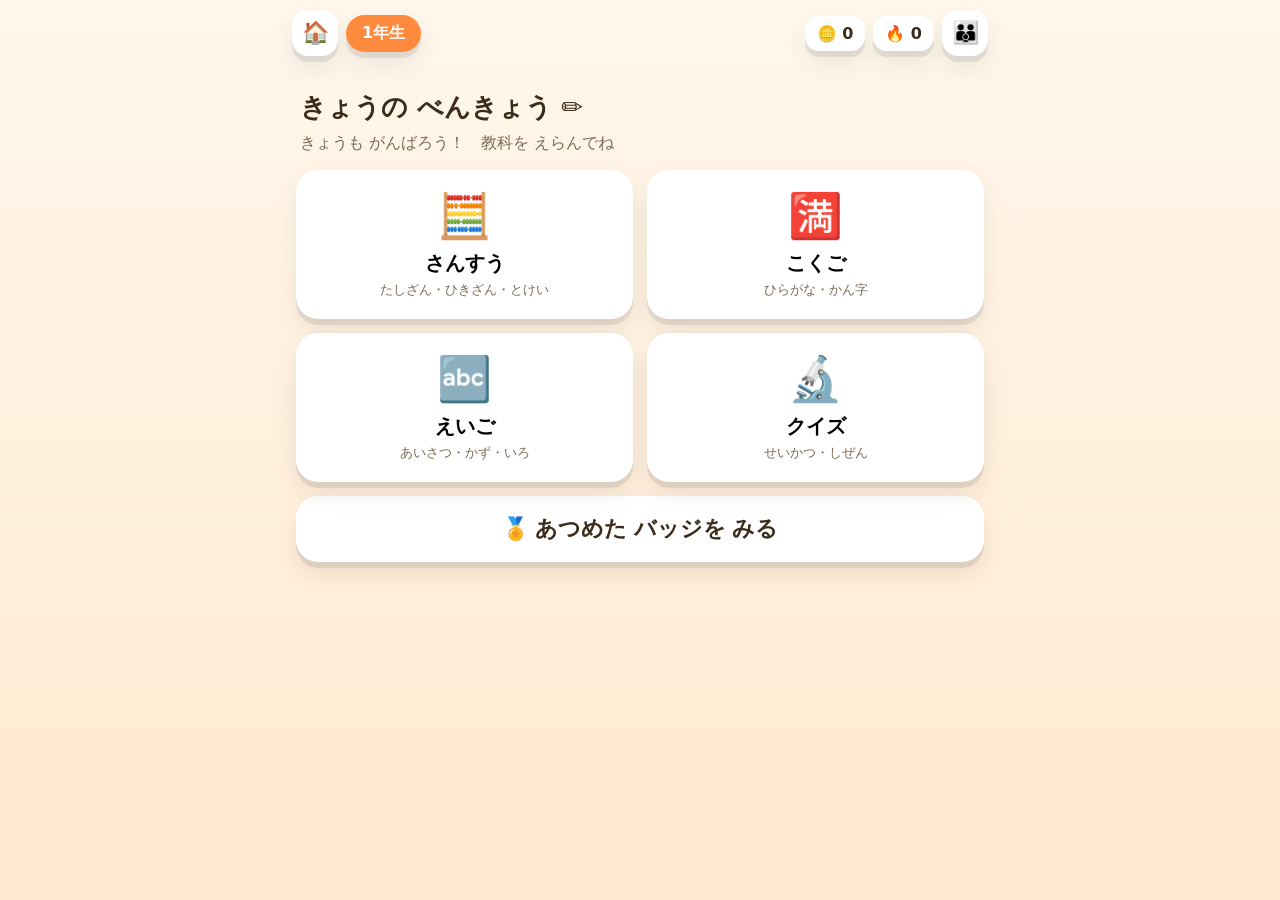
==== index.html @ 8a54588a "夏休み学習ツール「なつやすみ スタディ」のプロトタイプを作成 小学1年生・5年生向けの夏休み学習PWA。全4教科（算数・国語・英語・ 理科社会）をゲーム感覚で。コイン/ストリーク/バッジ、算数の自動生" ====
<!doctype html>
<html lang="ja">
<head>
  <meta charset="utf-8" />
  <meta name="viewport" content="width=device-width, initial-scale=1, viewport-fit=cover" />
  <meta name="theme-color" content="#ff8a3d" />
  <title>なつやすみ スタディ</title>
  <link rel="manifest" href="manifest.webmanifest" />
  <link rel="icon" href="icons/icon.svg" type="image/svg+xml" />
  <link rel="apple-touch-icon" href="icons/icon.svg" />
  <link rel="stylesheet" href="css/style.css" />
</head>
<body>
  <div id="app">

    <!-- ヘッダー -->
    <header id="topbar" class="topbar">
      <button class="icon-btn" id="homeBtn" title="ホーム" aria-label="ホーム">🏠</button>
      <div class="grade-pill" id="gradePill">1年生</div>
      <div class="stats">
        <span class="stat coins" title="コイン">🪙 <b id="coinCount">0</b></span>
        <span class="stat streak" title="れんぞく">🔥 <b id="streakCount">0</b></span>
      </div>
      <button class="icon-btn" id="parentBtn" title="ほごしゃ" aria-label="ほごしゃメニュー">👪</button>
    </header>

    <main id="screen"><!-- 画面はJSで描画 --></main>

  </div>

  <!-- 効果音・演出のためのレイヤー -->
  <div id="fx" class="fx" aria-hidden="true"></div>

  <script src="js/data.js"></script>
  <script src="js/generators.js"></script>
  <script src="js/app.js"></script>
</body>
</html>
---- css/style.css ----
/* ===== なつやすみ スタディ ===== */
:root {
  --bg: #fff7ec;
  --bg2: #ffe9cf;
  --ink: #3a2b1a;
  --ink-soft: #7a6a55;
  --orange: #ff8a3d;
  --orange-d: #ef6c1a;
  --blue: #3aa0ff;
  --green: #34c759;
  --green-d: #24a047;
  --red: #ff5a5a;
  --purple: #a06bff;
  --card: #ffffff;
  --shadow: 0 6px 0 rgba(0,0,0,.08), 0 12px 24px rgba(0,0,0,.08);
  --radius: 22px;
  --font: "Hiragino Maru Gothic ProN", "Yu Gothic", "Meiryo", system-ui, sans-serif;
}

* { box-sizing: border-box; -webkit-tap-highlight-color: transparent; }
html, body { margin: 0; height: 100%; }
body {
  font-family: var(--font);
  color: var(--ink);
  background: linear-gradient(180deg, var(--bg), var(--bg2));
  background-attachment: fixed;
  overscroll-behavior: none;
}
#app { max-width: 720px; margin: 0 auto; min-height: 100%; display: flex; flex-direction: column; }

/* ===== ヘッダー ===== */
.topbar {
  position: sticky; top: 0; z-index: 20;
  display: flex; align-items: center; gap: 8px;
  padding: 10px 12px; padding-top: max(10px, env(safe-area-inset-top));
  background: rgba(255,247,236,.85); backdrop-filter: blur(8px);
}
.icon-btn {
  border: none; background: #fff; width: 46px; height: 46px; border-radius: 16px;
  font-size: 22px; box-shadow: var(--shadow); cursor: pointer;
}
.icon-btn:active { transform: translateY(2px); }
.grade-pill {
  background: var(--orange); color: #fff; font-weight: 800;
  padding: 8px 16px; border-radius: 999px; box-shadow: var(--shadow);
}
.stats { margin-left: auto; display: flex; gap: 8px; }
.stat { background: #fff; border-radius: 14px; padding: 8px 12px; font-weight: 700; box-shadow: var(--shadow); }

/* ===== 画面共通 ===== */
main { flex: 1; padding: 16px; }
.title { font-size: 26px; font-weight: 900; margin: 8px 4px 16px; }
.subtitle { color: var(--ink-soft); margin: -8px 4px 16px; }

.grid { display: grid; gap: 14px; grid-template-columns: repeat(2, 1fr); }
.card {
  background: var(--card); border-radius: var(--radius); padding: 20px 16px;
  box-shadow: var(--shadow); border: none; cursor: pointer; text-align: center;
  transition: transform .06s;
}
.card:active { transform: translateY(3px); }
.card .emoji { font-size: 44px; display: block; margin-bottom: 8px; }
.card .name { display: block; font-size: 20px; font-weight: 800; }
.card .desc { display: block; font-size: 13px; color: var(--ink-soft); margin-top: 4px; }

/* 大きいボタン */
.big-btn {
  display: block; width: 100%; border: none; border-radius: var(--radius);
  background: var(--orange); color: #fff; font-size: 22px; font-weight: 900;
  padding: 18px; box-shadow: var(--shadow); cursor: pointer; margin-top: 14px;
}
.big-btn:active { transform: translateY(3px); }
.big-btn.green { background: var(--green); }
.big-btn.blue { background: var(--blue); }
.big-btn.ghost { background: #fff; color: var(--ink); }

/* グレード選択 */
.grade-choose { display: grid; gap: 16px; margin-top: 10px; }
.grade-card { padding: 28px 20px; }
.grade-card .emoji { font-size: 60px; }

/* ===== クイズ画面 ===== */
.quiz-head { display: flex; align-items: center; gap: 10px; margin-bottom: 12px; }
.progress { flex: 1; height: 14px; background: #fff; border-radius: 999px; overflow: hidden; box-shadow: inset 0 2px 4px rgba(0,0,0,.08); }
.progress > i { display: block; height: 100%; background: var(--green); width: 0; transition: width .3s; }
.qnum { font-weight: 800; color: var(--ink-soft); }

.question-card {
  background: #fff; border-radius: var(--radius); box-shadow: var(--shadow);
  padding: 26px 20px; text-align: center; margin-bottom: 16px;
}
.question-card .prompt { font-size: 18px; color: var(--ink-soft); margin-bottom: 8px; }
.question-card .q { font-size: 40px; font-weight: 900; line-height: 1.3; word-break: break-word; }
.question-card .q.small { font-size: 28px; }
.question-card svg { max-width: 220px; height: auto; margin: 6px auto 0; display: block; }

/* こたえ入力 */
.answer-box {
  min-height: 64px; background: #fff8ee; border: 3px dashed var(--orange);
  border-radius: 16px; font-size: 34px; font-weight: 900; display: flex;
  align-items: center; justify-content: center; margin-bottom: 12px; color: var(--ink);
}
.keypad { display: grid; grid-template-columns: repeat(3, 1fr); gap: 10px; }
.key {
  border: none; background: #fff; border-radius: 16px; font-size: 28px; font-weight: 800;
  padding: 16px 0; box-shadow: var(--shadow); cursor: pointer;
}
.key:active { transform: translateY(3px); }
.key.wide { grid-column: span 1; }
.key.del { background: #ffe1e1; }
.key.ok { background: var(--green); color: #fff; grid-column: span 3; }

/* えらぶ（選択肢） */
.choices { display: grid; grid-template-columns: repeat(2, 1fr); gap: 12px; }
.choice {
  border: none; background: #fff; border-radius: 18px; font-size: 24px; font-weight: 800;
  padding: 22px 10px; box-shadow: var(--shadow); cursor: pointer;
}
.choice:active { transform: translateY(3px); }
.choice.correct { background: var(--green); color: #fff; }
.choice.wrong { background: var(--red); color: #fff; }

/* フィードバック */
.feedback { text-align: center; font-size: 30px; font-weight: 900; min-height: 44px; margin-top: 6px; }
.feedback.ok { color: var(--green-d); }
.feedback.ng { color: var(--red); }

/* 結果画面 */
.result { text-align: center; padding-top: 20px; }
.result .big-emoji { font-size: 90px; }
.result .score { font-size: 40px; font-weight: 900; }
.result .reward { font-size: 22px; margin: 12px 0; }
.badge-pop { font-size: 20px; background: #fff; border-radius: 16px; padding: 12px; box-shadow: var(--shadow); margin: 10px 0; }

/* バッジ一覧 */
.badge-list { display: grid; grid-template-columns: repeat(4,1fr); gap: 10px; margin-top: 10px; }
.badge { background:#fff; border-radius:16px; padding:12px 6px; text-align:center; box-shadow: var(--shadow); }
.badge.locked { filter: grayscale(1); opacity: .4; }
.badge .b-emoji { font-size: 30px; }
.badge .b-name { font-size: 11px; margin-top: 4px; font-weight: 700; }

/* ほごしゃ画面 */
.panel { background:#fff; border-radius: var(--radius); box-shadow: var(--shadow); padding: 18px; margin-bottom: 14px; }
.panel h3 { margin: 0 0 10px; }
.stat-row { display:flex; justify-content: space-between; padding: 8px 0; border-bottom: 1px solid #f0e6d8; }
.stat-row:last-child { border-bottom: none; }
.bar { height: 12px; background:#f0e6d8; border-radius: 999px; overflow: hidden; }
.bar > i { display:block; height:100%; background: var(--blue); }
.log-day { display:flex; gap:8px; align-items:center; padding:6px 0; font-size: 14px; }
.calendar { display:grid; grid-template-columns: repeat(7,1fr); gap:6px; }
.cal-cell { aspect-ratio:1; border-radius:10px; background:#f4ece0; display:flex; align-items:center; justify-content:center; font-size:18px; }
.cal-cell.done { background:#fff3d6; }

/* 演出レイヤー */
.fx { position: fixed; inset: 0; pointer-events: none; z-index: 50; overflow: hidden; }
.confetti { position: absolute; width: 12px; height: 16px; border-radius: 3px; animation: fall 1.2s linear forwards; }
@keyframes fall {
  0% { transform: translateY(-30px) rotate(0); opacity: 1; }
  100% { transform: translateY(110vh) rotate(720deg); opacity: .9; }
}
.setting-row { display:flex; justify-content: space-between; align-items:center; padding:10px 0; }
select, .num-input { font-size: 16px; padding: 8px 10px; border-radius: 10px; border: 2px solid var(--bg2); font-family: var(--font); }
.hint { color: var(--ink-soft); font-size: 13px; }
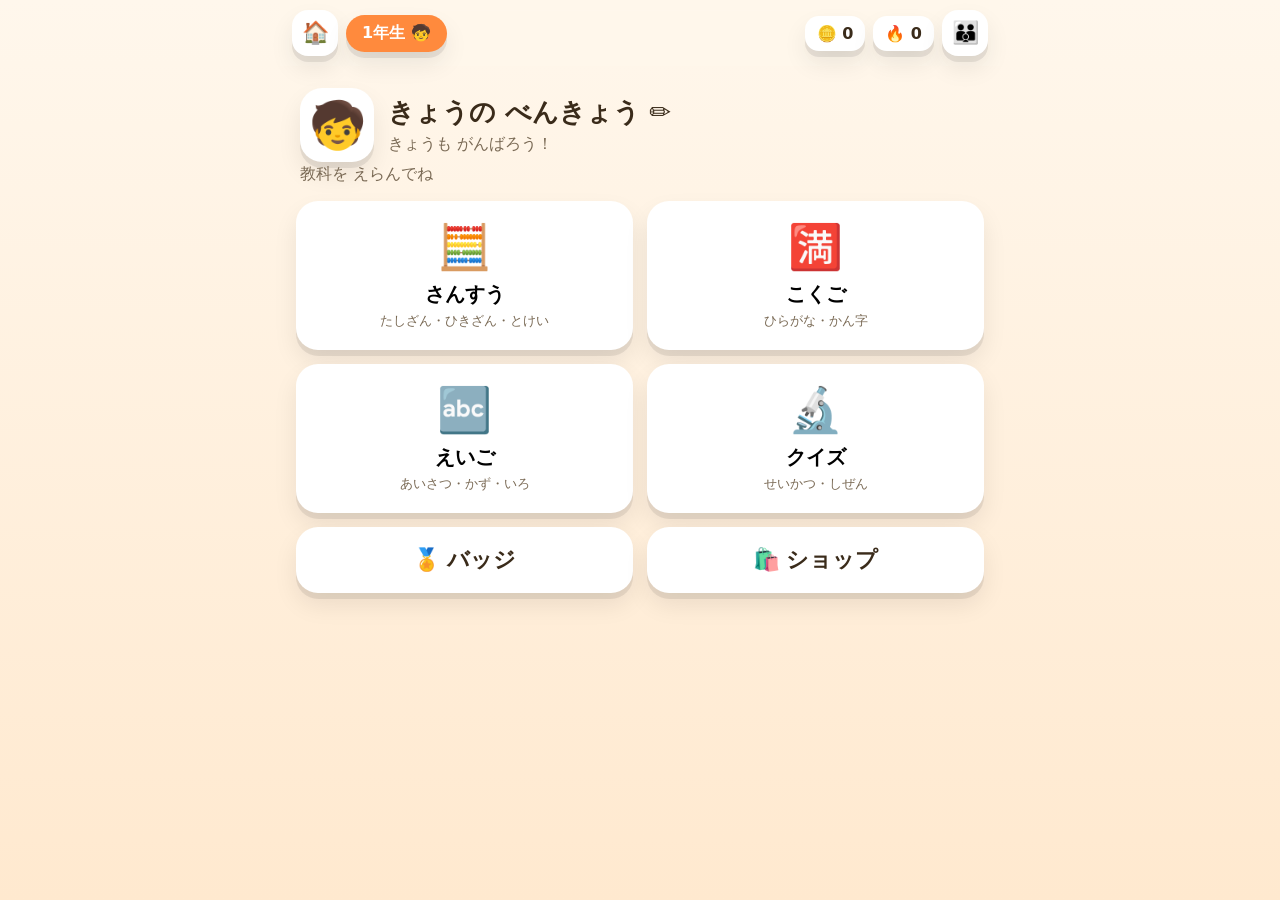
==== commit 524017b4: "拡張: 着せ替えショップ・音声よみあげ・にがて復習・問題拡充・PNGアイコン - ショップ: コインでアバター12種/カラーテーマ6種を交換（テーマは全体配色を変更） - にがて復習: 間違えた問題を" ====
--- a/index.html
+++ b/index.html
@@ -7,7 +7,7 @@
   <title>なつやすみ スタディ</title>
   <link rel="manifest" href="manifest.webmanifest" />
   <link rel="icon" href="icons/icon.svg" type="image/svg+xml" />
-  <link rel="apple-touch-icon" href="icons/icon.svg" />
+  <link rel="apple-touch-icon" href="icons/apple-touch-icon.png" />
   <link rel="stylesheet" href="css/style.css" />
 </head>
 <body>
--- a/css/style.css
+++ b/css/style.css
@@ -72,7 +72,46 @@
 .big-btn:active { transform: translateY(3px); }
 .big-btn.green { background: var(--green); }
 .big-btn.blue { background: var(--blue); }
-.big-btn.ghost { background: #fff; color: var(--ink); }
+.big-btn.ghost { background: var(--card); color: var(--ink); }
+.big-btn.red-btn { background: var(--red); }
+
+/* ホームのあいさつ（アバター） */
+.hero { display: flex; align-items: center; gap: 14px; margin: 6px 4px 10px; }
+.hero-avatar {
+  font-size: 46px; width: 74px; height: 74px; flex: none;
+  background: var(--card); border-radius: 22px; box-shadow: var(--shadow);
+  display: flex; align-items: center; justify-content: center;
+}
+
+/* よみあげボタン */
+.speak-btn {
+  position: absolute; top: 10px; right: 10px; border: none;
+  background: var(--bg2); width: 40px; height: 40px; border-radius: 12px;
+  font-size: 20px; cursor: pointer; line-height: 1;
+}
+.speak-btn:active { transform: translateY(2px); }
+.question-card { position: relative; }
+
+/* ショップ */
+.shop-tabs { display: flex; gap: 10px; margin-bottom: 14px; }
+.shop-tab {
+  flex: 1; border: none; background: var(--card); color: var(--ink); font-weight: 800;
+  font-size: 16px; padding: 12px; border-radius: 14px; box-shadow: var(--shadow); cursor: pointer;
+}
+.shop-tab.on { background: var(--orange); color: #fff; }
+.shop-grid { display: grid; grid-template-columns: repeat(3, 1fr); gap: 12px; }
+.shop-item {
+  background: var(--card); border-radius: 18px; box-shadow: var(--shadow);
+  padding: 12px 8px; text-align: center; border: 3px solid transparent;
+}
+.shop-item.active { border-color: var(--green); }
+.shop-emoji { font-size: 40px; line-height: 1; }
+.shop-swatch { width: 48px; height: 48px; border-radius: 50%; margin: 0 auto; box-shadow: inset 0 0 0 2px rgba(0,0,0,.08); }
+.shop-name { font-size: 13px; font-weight: 700; margin: 6px 0; }
+.shop-btn { border: none; border-radius: 10px; font-size: 13px; font-weight: 800; padding: 8px 6px; width: 100%; cursor: pointer; }
+.shop-btn.buy { background: #ffe9cf; color: var(--orange-d); }
+.shop-btn.use { background: var(--blue); color: #fff; }
+.shop-btn.using { background: var(--green); color: #fff; }
 
 /* グレード選択 */
 .grade-choose { display: grid; gap: 16px; margin-top: 10px; }
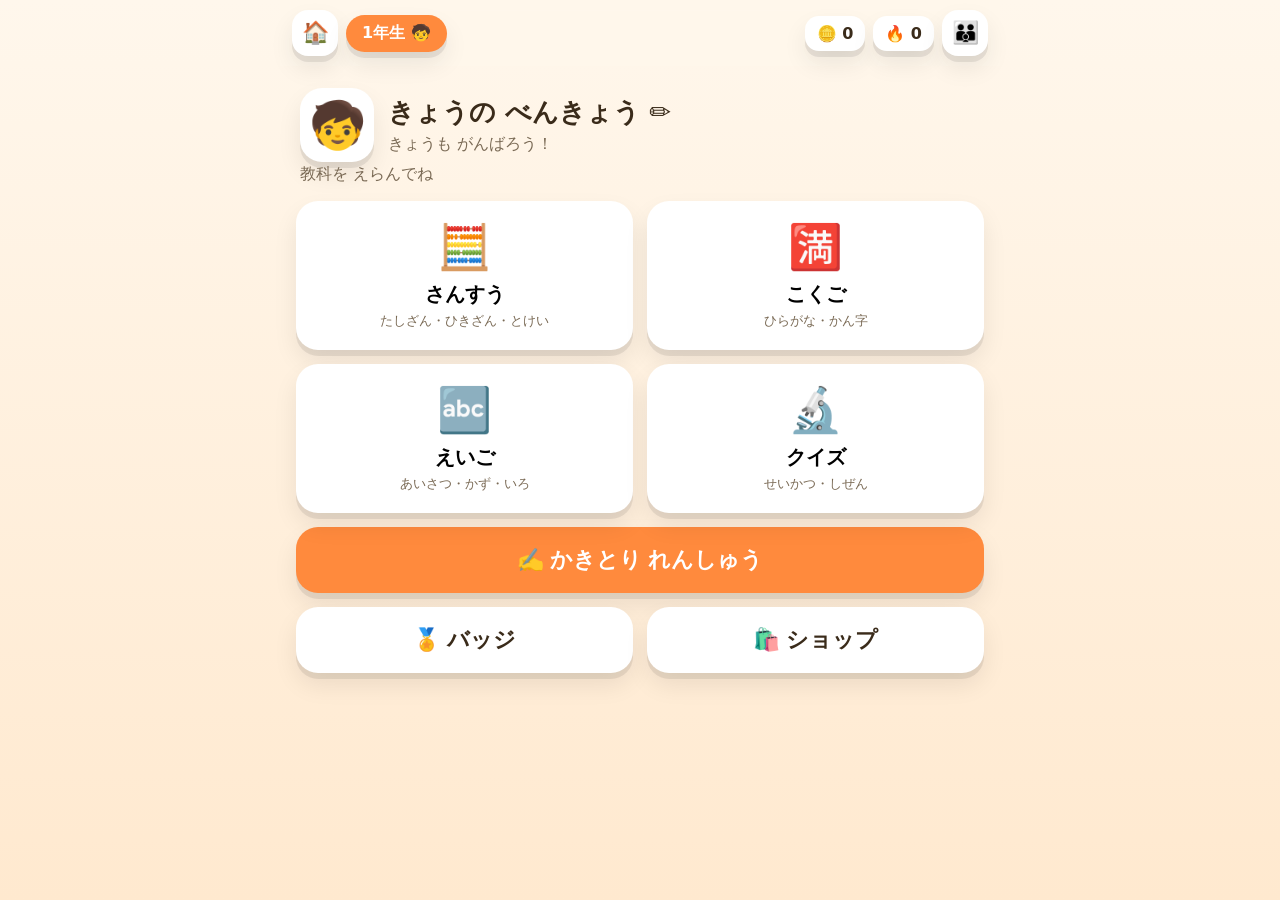
==== commit 2e99a3c3: "拡張: 📝 書き順アニメーションを追加（KanjiVG） - 各文字の筆順を1画ずつSVGでアニメ表示（pathLength=1 + stroke-dashoffset） - お手本(グレー)の上に筆" ====
--- a/index.html
+++ b/index.html
@@ -33,6 +33,7 @@
 
   <script src="js/data.js"></script>
   <script src="js/generators.js"></script>
+  <script src="js/strokes.js"></script>
   <script src="js/app.js"></script>
 </body>
 </html>
--- a/css/style.css
+++ b/css/style.css
@@ -113,6 +113,35 @@
 .shop-btn.use { background: var(--blue); color: #fff; }
 .shop-btn.using { background: var(--green); color: #fff; }
 
+/* かきとり（手書きパッド） */
+.pad-wrap {
+  position: relative; width: 100%; max-width: 340px; margin: 0 auto 14px;
+  aspect-ratio: 1 / 1; background: #fff; border-radius: 22px;
+  box-shadow: var(--shadow); overflow: hidden;
+  background-image:
+    linear-gradient(rgba(0,0,0,.08) 1px, transparent 1px),
+    linear-gradient(90deg, rgba(0,0,0,.08) 1px, transparent 1px);
+  background-size: 50% 50%, 50% 50%;
+}
+.pad-model {
+  position: absolute; inset: 0; display: flex; align-items: center; justify-content: center;
+  font-size: min(64vw, 240px); line-height: 1; color: #000; pointer-events: none;
+  font-family: "Hiragino Mincho ProN", "Yu Mincho", serif; user-select: none;
+}
+.pad-model-svg, .pad-order-svg {
+  position: absolute; inset: 0; width: 100%; height: 100%; pointer-events: none;
+}
+.pad-model-svg path { fill: none; stroke: #000; stroke-width: 4.5; stroke-linecap: round; stroke-linejoin: round; }
+.pad-order-svg path {
+  fill: none; stroke: var(--orange); stroke-width: 5.5; stroke-linecap: round; stroke-linejoin: round;
+  stroke-dasharray: 1; stroke-dashoffset: 1; opacity: 0;
+}
+.pad-canvas { position: absolute; inset: 0; width: 100%; height: 100%; touch-action: none; cursor: crosshair; }
+.pad-controls { display: grid; grid-template-columns: 1fr 1fr; gap: 10px; max-width: 340px; margin: 0 auto 4px; }
+.pad-controls-3 { grid-template-columns: repeat(3, 1fr); }
+.pad-controls .key { padding: 12px 4px; font-size: 16px; }
+.speak-inline { border: none; background: var(--bg2); border-radius: 10px; padding: 4px 10px; font-size: 15px; cursor: pointer; }
+
 /* グレード選択 */
 .grade-choose { display: grid; gap: 16px; margin-top: 10px; }
 .grade-card { padding: 28px 20px; }
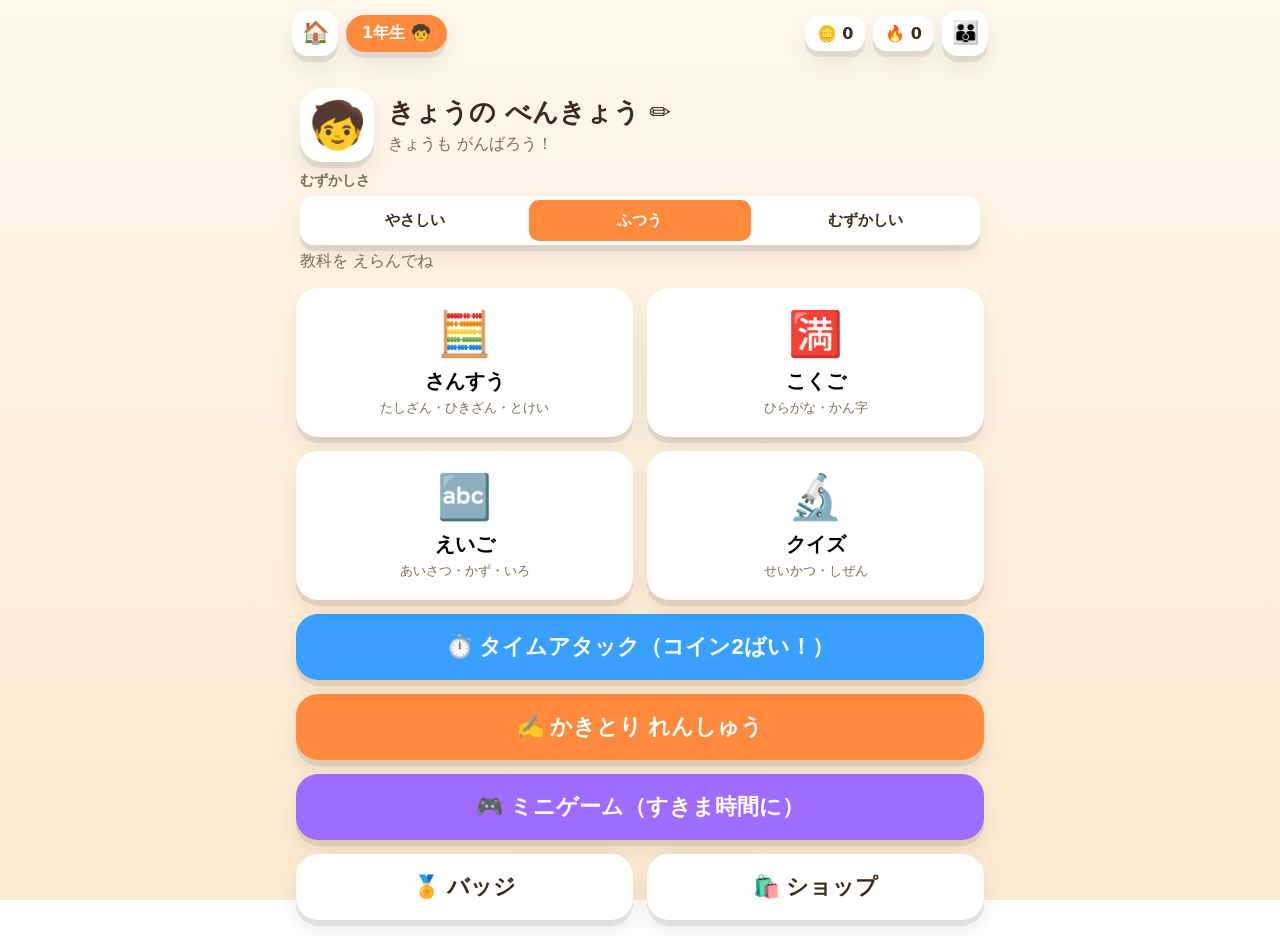
==== commit cc386a2a: "すきま時間に あそべる ミニゲームを 3つ 追加 ホームに「🎮 ミニゲーム」を追加し、30秒ほどで遊べる頭の体操を3種類用意しました。  - かずタッチ: 小さい順にタッチ。5年生は分数・小数まじりで" ====
--- a/index.html
+++ b/index.html
@@ -34,6 +34,7 @@
   <script src="js/data.js"></script>
   <script src="js/generators.js"></script>
   <script src="js/strokes.js"></script>
+  <script src="js/games.js"></script>
   <script src="js/app.js"></script>
 </body>
 </html>
--- a/css/style.css
+++ b/css/style.css
@@ -74,6 +74,14 @@
 .big-btn.blue { background: var(--blue); }
 .big-btn.ghost { background: var(--card); color: var(--ink); }
 .big-btn.red-btn { background: var(--red); }
+.big-btn.purple { background: var(--purple); }
+
+/* むずかしさ 切替（セグメント） */
+.diff-select { display: flex; flex-direction: column; gap: 6px; margin: 4px 4px 14px; }
+.diff-label { font-weight: 800; color: var(--ink-soft); font-size: 14px; }
+.seg { display: flex; width: 100%; background: var(--card); border-radius: 14px; padding: 4px; box-shadow: var(--shadow); gap: 4px; }
+.seg-btn { flex: 1; border: none; background: transparent; color: var(--ink); font-weight: 800; font-size: 15px; padding: 11px 4px; border-radius: 10px; cursor: pointer; white-space: nowrap; }
+.seg-btn.on { background: var(--orange); color: #fff; }
 
 /* ホームのあいさつ（アバター） */
 .hero { display: flex; align-items: center; gap: 14px; margin: 6px 4px 10px; }
@@ -152,6 +160,14 @@
 .progress { flex: 1; height: 14px; background: #fff; border-radius: 999px; overflow: hidden; box-shadow: inset 0 2px 4px rgba(0,0,0,.08); }
 .progress > i { display: block; height: 100%; background: var(--green); width: 0; transition: width .3s; }
 .qnum { font-weight: 800; color: var(--ink-soft); }
+
+/* タイムアタックのタイマー */
+.ta-bar { flex: 1; height: 16px; background: #fff; border-radius: 999px; overflow: hidden; box-shadow: inset 0 2px 4px rgba(0,0,0,.08); }
+.ta-bar > i { display: block; height: 100%; background: linear-gradient(90deg, var(--green), #ffd23d, var(--red)); background-size: 300% 100%; background-position: right; width: 100%; transition: width .12s linear; }
+.ta-sec { min-width: 40px; text-align: right; font-size: 20px; color: var(--orange-d); }
+.ta-sec.urgent { color: var(--red); animation: pulse .6s infinite; }
+@keyframes pulse { 50% { transform: scale(1.25); } }
+.combo { text-align: center; font-weight: 900; color: var(--orange-d); min-height: 24px; margin: 6px 0 2px; }
 
 .question-card {
   background: #fff; border-radius: var(--radius); box-shadow: var(--shadow);
@@ -219,6 +235,99 @@
 .cal-cell { aspect-ratio:1; border-radius:10px; background:#f4ece0; display:flex; align-items:center; justify-content:center; font-size:18px; }
 .cal-cell.done { background:#fff3d6; }
 
+/* けいさん用メモ */
+.memo-toggle {
+  display: block; width: 100%; border: none; border-radius: 16px; margin-top: 12px;
+  background: var(--card); color: var(--ink); font-weight: 800; font-size: 16px;
+  padding: 12px; box-shadow: var(--shadow); cursor: pointer;
+}
+.memo-toggle:active { transform: translateY(2px); }
+.memo-wrap { margin-top: 10px; }
+.memo-canvas {
+  display: block; width: 100%; height: 200px; background: #fff; border-radius: 16px;
+  box-shadow: var(--shadow); touch-action: none; cursor: crosshair;
+  background-image: linear-gradient(rgba(0,0,0,.05) 1px, transparent 1px);
+  background-size: 100% 28px;
+}
+.memo-clear { width: 100%; margin-top: 8px; padding: 10px; font-size: 15px; font-weight: 800; border-radius: 12px; }
+
+/* ===== ミニゲーム ===== */
+.game-grid { grid-template-columns: 1fr; }
+.game-card { display: flex; align-items: center; gap: 12px; text-align: left; padding: 16px; flex-wrap: wrap; }
+.game-card .emoji { font-size: 40px; margin: 0; }
+.game-card .name { flex: none; }
+.game-card .desc { flex: 1; margin: 0; }
+.game-card .best {
+  width: 100%; font-size: 13px; font-weight: 800; color: var(--orange-d);
+  background: var(--bg2); border-radius: 999px; padding: 4px 12px; text-align: center;
+}
+.game-head { display: flex; align-items: center; gap: 10px; margin-bottom: 6px; }
+.game-timer {
+  flex: 1; text-align: center; font-size: 26px; font-weight: 900; color: var(--orange-d);
+  background: #fff; border-radius: 14px; padding: 4px 0; box-shadow: var(--shadow);
+}
+
+/* かずタッチ */
+.touch-grid { display: grid; gap: 10px; margin: 6px 0 4px; }
+.touch-tile {
+  border: none; background: #fff; border-radius: 16px; box-shadow: var(--shadow);
+  aspect-ratio: 1 / 1; font-family: var(--font); font-size: clamp(18px, 6vw, 30px);
+  font-weight: 900; color: var(--ink); cursor: pointer;
+}
+.touch-tile:active { transform: translateY(3px); }
+.touch-tile.done { background: var(--green); color: #fff; opacity: .45; box-shadow: none; }
+.touch-tile.shake { background: var(--red); color: #fff; animation: shake .35s; }
+@keyframes shake {
+  0%, 100% { transform: translateX(0); }
+  25% { transform: translateX(-6px); }
+  75% { transform: translateX(6px); }
+}
+
+/* ペアさがし */
+.mem-grid { display: grid; grid-template-columns: repeat(4, 1fr); gap: 10px; margin: 6px 0 4px; }
+.mem-card {
+  position: relative; border: none; border-radius: 16px; box-shadow: var(--shadow);
+  background: var(--blue); aspect-ratio: 3 / 4; cursor: pointer; overflow: hidden;
+  font-family: var(--font); padding: 0;
+}
+.mem-card:active { transform: translateY(3px); }
+.mem-back, .mem-face {
+  position: absolute; inset: 0; display: flex; align-items: center; justify-content: center;
+  font-weight: 900; transition: opacity .15s;
+}
+.mem-back { font-size: 26px; color: #fff; }
+.mem-face { font-size: clamp(14px, 4.6vw, 22px); color: var(--ink); background: #fff; opacity: 0; }
+.mem-card.on .mem-face, .mem-card.match .mem-face { opacity: 1; }
+.mem-card.on .mem-back, .mem-card.match .mem-back { opacity: 0; }
+.mem-card.match { background: var(--green); }
+.mem-card.match .mem-face { background: #e6f9ea; color: var(--green-d); }
+
+/* もぐらたたき */
+.mole-target {
+  text-align: center; font-size: 20px; font-weight: 800; background: #fff;
+  border-radius: 16px; padding: 12px; box-shadow: var(--shadow); margin-bottom: 12px;
+}
+.mole-target b { font-size: 30px; color: var(--orange-d); display: inline-block; }
+.mole-target b.flash { animation: pop .4s; }
+@keyframes pop { 0% { transform: scale(1.6); color: var(--green-d); } 100% { transform: scale(1); } }
+.mole-grid { display: grid; grid-template-columns: repeat(3, 1fr); gap: 10px; }
+.hole {
+  position: relative; aspect-ratio: 1 / 1; border-radius: 20px; overflow: hidden;
+  background: radial-gradient(ellipse at 50% 120%, #c9a06a 40%, #e8cfa8 41%);
+  box-shadow: inset 0 6px 12px rgba(0,0,0,.15); cursor: pointer;
+}
+.mole {
+  position: absolute; inset: 8% 8% 0; border-radius: 18px 18px 0 0;
+  background: var(--card); box-shadow: 0 -2px 8px rgba(0,0,0,.12);
+  display: flex; flex-direction: column; align-items: center; justify-content: center; gap: 2px;
+  transform: translateY(105%); transition: transform .12s ease-out;
+}
+.mole.up { transform: translateY(0); }
+.mole .m-emoji { font-size: clamp(20px, 7vw, 34px); line-height: 1; }
+.mole .m-expr { font-size: clamp(13px, 4.4vw, 20px); font-weight: 900; }
+.mole.hit { background: var(--green); color: #fff; }
+.mole.miss { background: var(--red); color: #fff; }
+
 /* 演出レイヤー */
 .fx { position: fixed; inset: 0; pointer-events: none; z-index: 50; overflow: hidden; }
 .confetti { position: absolute; width: 12px; height: 16px; border-radius: 3px; animation: fall 1.2s linear forwards; }
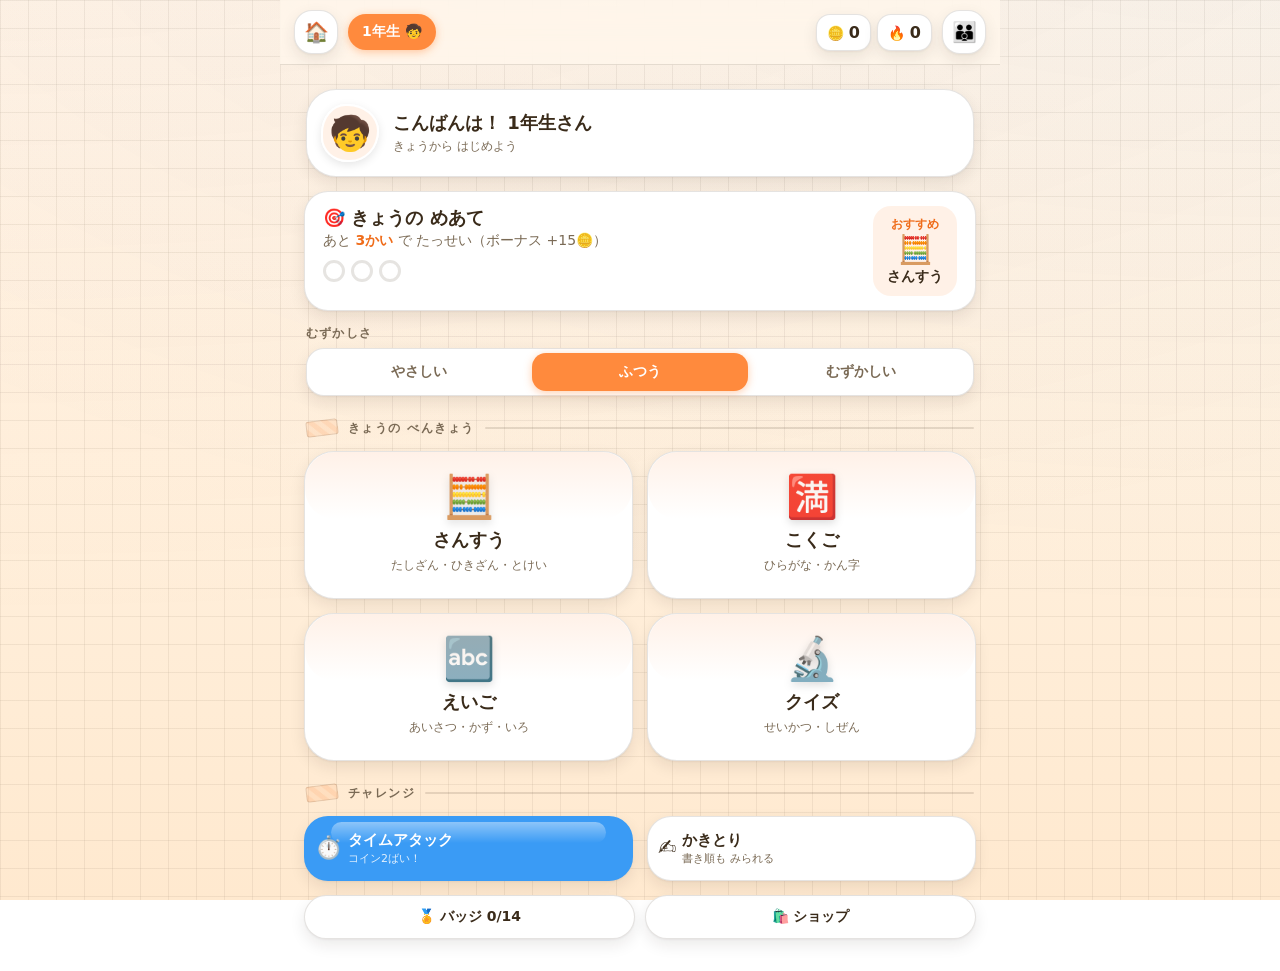
==== commit a68d46c6: "Study app: year-round learning, detailed explanations, full-screen zoomable memo - Rename to まいにち スタ" ====
--- a/index.html
+++ b/index.html
@@ -4,7 +4,7 @@
   <meta charset="utf-8" />
   <meta name="viewport" content="width=device-width, initial-scale=1, viewport-fit=cover" />
   <meta name="theme-color" content="#ff8a3d" />
-  <title>なつやすみ スタディ</title>
+  <title>まいにち スタディ</title>
   <link rel="manifest" href="manifest.webmanifest" />
   <link rel="icon" href="icons/icon.svg" type="image/svg+xml" />
   <link rel="apple-touch-icon" href="icons/apple-touch-icon.png" />
@@ -34,7 +34,6 @@
   <script src="js/data.js"></script>
   <script src="js/generators.js"></script>
   <script src="js/strokes.js"></script>
-  <script src="js/games.js"></script>
   <script src="js/app.js"></script>
 </body>
 </html>
--- a/css/style.css
+++ b/css/style.css
@@ -1,20 +1,55 @@
-/* ===== なつやすみ スタディ ===== */
+/* ===== まいにち スタディ =====
+   配色は SHOP.themes が :root に流し込む 7つの変数で決まる。
+   --bg --bg2 --ink --ink-soft --orange --orange-d --card
+   それ以外の色・影・罫線は そこから 派生させるので、12テーマ すべてで成立する。 */
 :root {
+  /* テーマが差しかえる（名前を変えないこと） */
   --bg: #fff7ec;
   --bg2: #ffe9cf;
-  --ink: #3a2b1a;
+  --ink: #2f2417;
   --ink-soft: #7a6a55;
   --orange: #ff8a3d;
   --orange-d: #ef6c1a;
-  --blue: #3aa0ff;
-  --green: #34c759;
-  --green-d: #24a047;
-  --red: #ff5a5a;
+  --card: #ffffff;
+
+  /* 意味を持つ固定色 */
+  --blue: #3a9bf5;
+  --green: #2fb457;
+  --green-d: #1f8f43;
+  --red: #f2545b;
   --purple: #a06bff;
-  --card: #ffffff;
-  --shadow: 0 6px 0 rgba(0,0,0,.08), 0 12px 24px rgba(0,0,0,.08);
-  --radius: 22px;
-  --font: "Hiragino Maru Gothic ProN", "Yu Gothic", "Meiryo", system-ui, sans-serif;
+
+  /* 派生（color-mix 非対応ブラウザ用の フォールバック） */
+  --line: rgba(0, 0, 0, .09);
+  --tint: rgba(255, 138, 61, .10);
+  --ring: 0 0 0 4px rgba(255, 138, 61, .38);
+  --ink-faint: rgba(0, 0, 0, .45);
+  --grid: rgba(0, 0, 0, .055);      /* 方眼ノートの線 */
+  --sheen: rgba(255, 255, 255, .72); /* もちもちボタンの ハイライト */
+
+  /* 奥行き */
+  --shadow: 0 1px 2px rgba(30, 20, 8, .05), 0 6px 16px rgba(30, 20, 8, .09);
+  --shadow-lg: 0 2px 6px rgba(30, 20, 8, .07), 0 18px 36px rgba(30, 20, 8, .14);
+
+  /* かたち・余白（まるっと やわらかく） */
+  --r-sm: 14px; --r-md: 18px; --r-lg: 24px; --r-xl: 30px;
+  --s1: 6px; --s2: 10px; --s3: 14px; --s4: 18px; --s5: 24px; --s6: 32px;
+
+  /* 文字 */
+  --font: "Hiragino Maru Gothic ProN", "Hiragino Maru Gothic Pro", "Yu Gothic",
+          "Meiryo", system-ui, -apple-system, sans-serif;
+  --t-xs: 12px; --t-sm: 14px; --t-md: 16px; --t-lg: 18px;
+  --t-xl: 22px; --t-2xl: 28px; --t-3xl: 36px; --t-4xl: 44px;
+}
+@supports (color: color-mix(in srgb, red, blue)) {
+  :root {
+    --line: color-mix(in srgb, var(--ink) 13%, transparent);
+    --tint: color-mix(in srgb, var(--orange) 12%, transparent);
+    --ring: 0 0 0 4px color-mix(in srgb, var(--orange) 40%, transparent);
+    --ink-faint: color-mix(in srgb, var(--ink) 55%, transparent);
+    --grid: color-mix(in srgb, var(--ink) 8%, transparent);
+    --sheen: color-mix(in srgb, var(--card) 75%, transparent);
+  }
 }
 
 * { box-sizing: border-box; -webkit-tap-highlight-color: transparent; }
@@ -22,113 +57,471 @@
 body {
   font-family: var(--font);
   color: var(--ink);
-  background: linear-gradient(180deg, var(--bg), var(--bg2));
+  background: linear-gradient(180deg, var(--bg) 0%, var(--bg2) 100%);
   background-attachment: fixed;
   overscroll-behavior: none;
-}
-#app { max-width: 720px; margin: 0 auto; min-height: 100%; display: flex; flex-direction: column; }
+  -webkit-font-smoothing: antialiased;
+  font-size: var(--t-md);
+}
+/* 自由帳の 方眼 */
+body::before {
+  content: ""; position: fixed; inset: 0; pointer-events: none; z-index: 0;
+  background-image:
+    linear-gradient(var(--grid) 1px, transparent 1px),
+    linear-gradient(90deg, var(--grid) 1px, transparent 1px);
+  background-size: 28px 28px;
+  opacity: .85;
+}
+/* なつの日ざしの にじみ（画面ぜんたいに ふわっと。円に 見えないよう 大きく ぼかす） */
+body::after {
+  content: ""; position: fixed; inset: 0; pointer-events: none; z-index: 0;
+  /* 減衰を 画面の外まで のばして、輪郭が 見えないようにする */
+  background:
+    radial-gradient(180% 100% at 0% -30%, color-mix(in srgb, var(--orange) 7%, transparent), transparent 100%),
+    radial-gradient(150% 90% at 100% -20%, color-mix(in srgb, var(--blue) 5%, transparent), transparent 100%);
+}
+@supports not (color: color-mix(in srgb, red, blue)) {
+  body::after { background: radial-gradient(180% 100% at 0% -30%, var(--tint), transparent 100%); }
+}
+#app { position: relative; z-index: 1; max-width: 720px; margin: 0 auto; min-height: 100%; display: flex; flex-direction: column; }
+
+/* キーボード操作の目印（アクセシビリティ） */
+:where(button, select, [tabindex]):focus-visible { outline: none; box-shadow: var(--ring), var(--shadow); }
+
+/* ===== もちもち（押しごこち）=====
+   ボタン類は 下に あつみ（かたい影）を もたせて、押すと しずむ。
+   カード類は ふわっと 浮かせる。この2つで 役わりを 見わける。 */
+.pressable, .card, .big-btn, .icon-btn, .key, .choice, .tile, .chip,
+.shop-tab, .shop-btn, .seg-btn, .memo-toggle, .speak-btn, .speak-inline {
+  transition: transform .1s cubic-bezier(.3,1.4,.5,1), box-shadow .12s ease, background-color .14s ease;
+}
+.mochi, .big-btn, .key, .choice, .tile, .chip, .icon-btn, .memo-toggle {
+  --edge: var(--line);
+  box-shadow: 0 4px 0 var(--edge), var(--shadow);
+}
+.mochi:active, .big-btn:active, .key:active, .choice:active,
+.tile:active, .chip:active, .icon-btn:active, .memo-toggle:active {
+  transform: translateY(4px); box-shadow: 0 0 0 var(--edge), 0 2px 6px rgba(30,20,8,.10);
+}
+.card:active { transform: translateY(3px) scale(.985); box-shadow: 0 2px 8px rgba(30,20,8,.10); }
+@supports (color: color-mix(in srgb, red, blue)) {
+  .big-btn { --edge: color-mix(in srgb, var(--orange-d) 78%, #000 14%); }
+  .big-btn.green { --edge: color-mix(in srgb, var(--green-d) 82%, #000 12%); }
+  .big-btn.blue { --edge: color-mix(in srgb, var(--blue) 62%, #000 22%); }
+  .big-btn.red-btn { --edge: color-mix(in srgb, var(--red) 62%, #000 22%); }
+  .big-btn.ghost, .key, .choice, .tile, .chip, .icon-btn, .memo-toggle { --edge: color-mix(in srgb, var(--ink) 12%, transparent); }
+  .tile.accent { --edge: color-mix(in srgb, var(--blue) 62%, #000 22%); }
+  .tile.warn { --edge: color-mix(in srgb, var(--red) 62%, #000 22%); }
+  .key.ok { --edge: color-mix(in srgb, var(--green-d) 82%, #000 12%); }
+}
+@media (prefers-reduced-motion: reduce) {
+  * { animation-duration: .01ms !important; animation-iteration-count: 1 !important; transition-duration: .01ms !important; }
+}
 
 /* ===== ヘッダー ===== */
 .topbar {
   position: sticky; top: 0; z-index: 20;
-  display: flex; align-items: center; gap: 8px;
-  padding: 10px 12px; padding-top: max(10px, env(safe-area-inset-top));
-  background: rgba(255,247,236,.85); backdrop-filter: blur(8px);
-}
+  display: flex; align-items: center; gap: var(--s2);
+  padding: var(--s2) var(--s3);
+  padding-top: max(var(--s2), env(safe-area-inset-top));
+  background: color-mix(in srgb, var(--bg) 82%, transparent);
+  backdrop-filter: blur(12px) saturate(1.2);
+  border-bottom: 1px solid var(--line);
+}
+@supports not (color: color-mix(in srgb, red, blue)) { .topbar { background: var(--bg); } }
 .icon-btn {
-  border: none; background: #fff; width: 46px; height: 46px; border-radius: 16px;
-  font-size: 22px; box-shadow: var(--shadow); cursor: pointer;
-}
-.icon-btn:active { transform: translateY(2px); }
+  border: 1px solid var(--line); background: var(--card); color: var(--ink);
+  width: 44px; height: 44px; border-radius: var(--r-md);
+  font-size: 20px; line-height: 1; box-shadow: var(--shadow); cursor: pointer;
+  display: grid; place-items: center; flex: none;
+}
 .grade-pill {
-  background: var(--orange); color: #fff; font-weight: 800;
-  padding: 8px 16px; border-radius: 999px; box-shadow: var(--shadow);
-}
-.stats { margin-left: auto; display: flex; gap: 8px; }
-.stat { background: #fff; border-radius: 14px; padding: 8px 12px; font-weight: 700; box-shadow: var(--shadow); }
+  background: var(--orange); color: #fff; font-weight: 800; font-size: var(--t-sm);
+  padding: 9px 14px; border-radius: 999px; white-space: nowrap;
+  box-shadow: 0 2px 8px color-mix(in srgb, var(--orange) 45%, transparent);
+}
+.stats { margin-left: auto; display: flex; gap: var(--s1); }
+.stat {
+  background: var(--card); border: 1px solid var(--line); border-radius: var(--r-sm);
+  padding: 8px 10px; font-weight: 800; font-size: var(--t-sm);
+  box-shadow: var(--shadow); font-variant-numeric: tabular-nums; white-space: nowrap;
+}
+.stat b { font-size: var(--t-md); }
+/* コインが ふえたら ぴょこっと */
+@keyframes bump { 0%,100% { transform: none; } 35% { transform: scale(1.28) rotate(-6deg); } }
+.stat.bumped { animation: bump .45s ease; }
 
 /* ===== 画面共通 ===== */
-main { flex: 1; padding: 16px; }
-.title { font-size: 26px; font-weight: 900; margin: 8px 4px 16px; }
-.subtitle { color: var(--ink-soft); margin: -8px 4px 16px; }
-
-.grid { display: grid; gap: 14px; grid-template-columns: repeat(2, 1fr); }
+main { flex: 1; padding: var(--s4) var(--s3) var(--s6); }
+.title { font-size: var(--t-2xl); font-weight: 900; margin: var(--s1) 2px var(--s3); letter-spacing: .01em; text-wrap: balance; }
+.subtitle { color: var(--ink-soft); margin: calc(-1 * var(--s2)) 2px var(--s3); font-size: var(--t-sm); line-height: 1.6; }
+/* 見出しは ノートに はった マスキングテープ ふう */
+.section-label {
+  display: flex; align-items: center; gap: var(--s2);
+  font-size: var(--t-xs); font-weight: 800; color: var(--ink-soft);
+  letter-spacing: .12em; margin: var(--s5) 2px var(--s3);
+}
+.section-label::before {
+  content: ""; width: 30px; height: 14px; flex: none; border-radius: 3px;
+  background: repeating-linear-gradient(45deg, var(--tint) 0 5px, transparent 5px 10px), var(--tint);
+  border: 1px solid var(--line); transform: rotate(-7deg);
+}
+.section-label::after { content: ""; flex: 1; height: 2px; border-radius: 2px; background: var(--line); }
+
+.grid { display: grid; gap: var(--s3); grid-template-columns: repeat(2, 1fr); }
 .card {
-  background: var(--card); border-radius: var(--radius); padding: 20px 16px;
-  box-shadow: var(--shadow); border: none; cursor: pointer; text-align: center;
-  transition: transform .06s;
-}
-.card:active { transform: translateY(3px); }
-.card .emoji { font-size: 44px; display: block; margin-bottom: 8px; }
-.card .name { display: block; font-size: 20px; font-weight: 800; }
-.card .desc { display: block; font-size: 13px; color: var(--ink-soft); margin-top: 4px; }
+  background: var(--card); border: 1px solid var(--line); border-radius: var(--r-xl);
+  padding: var(--s5) var(--s3); box-shadow: var(--shadow); cursor: pointer; text-align: center;
+  color: var(--ink); font-family: inherit; position: relative; overflow: hidden;
+}
+.card::after {   /* うっすら 上からの光 */
+  content: ""; position: absolute; inset: 0 0 auto; height: 46%; border-radius: inherit;
+  background: linear-gradient(180deg, var(--tint), transparent); pointer-events: none;
+}
+.hero {
+  background:
+    radial-gradient(120% 140% at 100% 0%, var(--tint), transparent 60%),
+    var(--card);
+}
+/* カードは ぽんっと 出てくる（順番に すこしずつ） */
+@keyframes popIn { from { opacity: 0; transform: translateY(12px) scale(.94); } to { opacity: 1; transform: none; } }
+.grid .card { animation: popIn .34s cubic-bezier(.2, .9, .3, 1.25) backwards; }
+.grid .card:nth-child(2) { animation-delay: .05s; }
+.grid .card:nth-child(3) { animation-delay: .1s; }
+.grid .card:nth-child(4) { animation-delay: .15s; }
+.card .emoji { font-size: 42px; display: block; margin-bottom: var(--s2); line-height: 1; filter: drop-shadow(0 3px 4px rgba(0,0,0,.14)); }
+.card .name { display: block; font-size: var(--t-lg); font-weight: 900; }
+.card .desc { display: block; font-size: var(--t-xs); color: var(--ink-soft); margin-top: 4px; line-height: 1.5; }
+
+/* 中くらいの モードタイル（タイムアタック・かきとり） */
+.tile-row { display: grid; grid-template-columns: repeat(2, 1fr); gap: var(--s3); }
+.tile {
+  position: relative; overflow: hidden;   /* つやの ::before を タイルの中に とどめる */
+  display: flex; align-items: center; gap: var(--s1); text-align: left;
+  border: 1px solid var(--line); border-radius: var(--r-lg); padding: var(--s3) var(--s2);
+  background: var(--card); color: var(--ink); box-shadow: var(--shadow);
+  cursor: pointer; font-family: inherit; min-width: 0;
+}
+.tile .t-emoji { font-size: 22px; line-height: 1; flex: none; }
+.tile .t-name { font-size: 15px; font-weight: 900; display: block; line-height: 1.25; white-space: nowrap; }
+.tile .t-sub { font-size: 11px; color: var(--ink-soft); display: block; margin-top: 2px; line-height: 1.3; }
+.tile.full { grid-column: 1 / -1; }
+.tile.accent { background: var(--blue); color: #fff; border-color: transparent; }
+.tile.accent .t-sub { color: rgba(255,255,255,.85); }
+.tile.warn { background: var(--red); color: #fff; border-color: transparent; }
+.tile.warn .t-sub { color: rgba(255,255,255,.85); }
+
+/* 小さい ユーティリティチップ */
+.chip-row { display: flex; gap: var(--s2); flex-wrap: wrap; margin-top: var(--s3); }
+.chip {
+  flex: 1 1 0; min-width: 120px; display: inline-flex; align-items: center; justify-content: center; gap: 6px;
+  border: 1px solid var(--line); background: var(--card); color: var(--ink);
+  border-radius: 999px; padding: 12px 14px; font-weight: 800; font-size: var(--t-sm);
+  box-shadow: var(--shadow); cursor: pointer; font-family: inherit;
+}
 
 /* 大きいボタン */
 .big-btn {
-  display: block; width: 100%; border: none; border-radius: var(--radius);
-  background: var(--orange); color: #fff; font-size: 22px; font-weight: 900;
-  padding: 18px; box-shadow: var(--shadow); cursor: pointer; margin-top: 14px;
-}
-.big-btn:active { transform: translateY(3px); }
+  position: relative; display: block; width: 100%; border: none; border-radius: var(--r-lg);
+  background: var(--orange); color: #fff; font-size: var(--t-xl); font-weight: 900;
+  padding: 16px; cursor: pointer; margin-top: var(--s3); font-family: inherit;
+  text-shadow: 0 1px 0 rgba(0, 0, 0, .14); overflow: hidden;
+}
+/* うわ面の つや（もちもち感） */
+.big-btn::before, .tile.accent::before, .tile.warn::before, .key.ok::before {
+  content: ""; position: absolute; left: 8%; right: 8%; top: 5px; height: 34%;
+  border-radius: 999px; background: linear-gradient(180deg, rgba(255,255,255,.42), transparent);
+  pointer-events: none;
+}
 .big-btn.green { background: var(--green); }
 .big-btn.blue { background: var(--blue); }
-.big-btn.ghost { background: var(--card); color: var(--ink); }
+.big-btn.ghost { background: var(--card); color: var(--ink); text-shadow: none; }
+.big-btn.ghost::before { display: none; }
 .big-btn.red-btn { background: var(--red); }
-.big-btn.purple { background: var(--purple); }
 
 /* むずかしさ 切替（セグメント） */
-.diff-select { display: flex; flex-direction: column; gap: 6px; margin: 4px 4px 14px; }
-.diff-label { font-weight: 800; color: var(--ink-soft); font-size: 14px; }
-.seg { display: flex; width: 100%; background: var(--card); border-radius: 14px; padding: 4px; box-shadow: var(--shadow); gap: 4px; }
-.seg-btn { flex: 1; border: none; background: transparent; color: var(--ink); font-weight: 800; font-size: 15px; padding: 11px 4px; border-radius: 10px; cursor: pointer; white-space: nowrap; }
-.seg-btn.on { background: var(--orange); color: #fff; }
-
-/* ホームのあいさつ（アバター） */
-.hero { display: flex; align-items: center; gap: 14px; margin: 6px 4px 10px; }
+.diff-select { display: flex; flex-direction: column; gap: var(--s1); margin: 2px 2px var(--s3); }
+.diff-label { font-weight: 800; color: var(--ink-soft); font-size: var(--t-xs); letter-spacing: .1em; }
+.seg {
+  display: flex; width: 100%; background: var(--card); border: 1px solid var(--line);
+  border-radius: var(--r-md); padding: 4px; box-shadow: var(--shadow); gap: 4px;
+}
+.seg-btn {
+  flex: 1; border: none; background: transparent; color: var(--ink-soft); font-weight: 800;
+  font-size: var(--t-sm); padding: 10px 4px; border-radius: var(--r-sm); cursor: pointer;
+  white-space: nowrap; font-family: inherit;
+}
+.seg-btn.on { background: var(--orange); color: #fff; box-shadow: 0 2px 8px color-mix(in srgb, var(--orange) 40%, transparent); }
+
+/* ホームのあいさつ */
+.hero {
+  display: flex; align-items: center; gap: var(--s3); margin: 0 2px var(--s3);
+  background: var(--card); border: 1px solid var(--line); border-radius: var(--r-xl);
+  padding: var(--s3); box-shadow: var(--shadow);
+}
 .hero-avatar {
-  font-size: 46px; width: 74px; height: 74px; flex: none;
-  background: var(--card); border-radius: 22px; box-shadow: var(--shadow);
-  display: flex; align-items: center; justify-content: center;
-}
+  font-size: 34px; width: 58px; height: 58px; flex: none; line-height: 1;
+  background: var(--tint); border: 2px solid var(--card); border-radius: 44% 56% 52% 48% / 52% 48% 56% 44%;
+  display: grid; place-items: center; box-shadow: 0 3px 10px rgba(0,0,0,.10);
+  animation: bob 3.4s ease-in-out infinite;
+}
+@keyframes bob {
+  0%, 100% { transform: translateY(0) rotate(-3deg); }
+  50% { transform: translateY(-5px) rotate(3deg); }
+}
+.hero-text { min-width: 0; }
+.hero-hello { font-size: var(--t-lg); font-weight: 900; }
+.hero-sub { font-size: var(--t-xs); color: var(--ink-soft); margin-top: 3px; }
+
+/* グレード選択 */
+.grade-choose { display: grid; gap: var(--s3); margin-top: var(--s2); }
+.grade-card { padding: var(--s6) var(--s5); }
+.grade-card .emoji { font-size: 56px; }
+
+/* ===== クイズ画面 ===== */
+.quiz-head { display: flex; align-items: center; gap: var(--s2); margin-bottom: var(--s3); }
+.progress { flex: 1; height: 12px; background: var(--card); border: 1px solid var(--line); border-radius: 999px; overflow: hidden; }
+.progress > i { display: block; height: 100%; background: linear-gradient(90deg, var(--green), var(--green-d)); width: 0; transition: width .35s cubic-bezier(.3,1,.5,1); }
+.qnum { font-weight: 800; color: var(--ink-soft); font-size: var(--t-sm); font-variant-numeric: tabular-nums; white-space: nowrap; }
+
+/* タイムアタックのタイマー */
+.ta-bar { flex: 1; height: 14px; background: var(--card); border: 1px solid var(--line); border-radius: 999px; overflow: hidden; }
+.ta-bar > i { display: block; height: 100%; background: linear-gradient(90deg, var(--green), #ffd23d 55%, var(--red)); width: 100%; transition: width .12s linear; }
+.ta-sec { min-width: 38px; text-align: right; font-size: var(--t-xl); color: var(--orange-d); font-variant-numeric: tabular-nums; }
+.ta-sec.urgent { color: var(--red); animation: pulse .6s infinite; }
+@keyframes pulse { 50% { transform: scale(1.22); } }
+.combo { text-align: center; font-weight: 900; color: var(--orange-d); min-height: 22px; margin: 4px 0 2px; font-size: var(--t-sm); }
+
+.question-card {
+  position: relative; background: var(--card); border: 1px solid var(--line);
+  border-radius: var(--r-xl); box-shadow: var(--shadow-lg);
+  padding: var(--s5) var(--s4); text-align: center; margin-bottom: var(--s3);
+}
+.question-card .prompt { font-size: var(--t-sm); color: var(--ink-soft); margin-bottom: var(--s2); padding: 0 40px; font-weight: 700; }
+.question-card .q { font-size: var(--t-3xl); font-weight: 900; line-height: 1.35; word-break: break-word; padding: 0 40px; }
+.question-card .q.small { font-size: var(--t-xl); }
+.question-card svg { max-width: 210px; height: auto; margin: var(--s1) auto 0; display: block; }
 
 /* よみあげボタン */
 .speak-btn {
-  position: absolute; top: 10px; right: 10px; border: none;
-  background: var(--bg2); width: 40px; height: 40px; border-radius: 12px;
-  font-size: 20px; cursor: pointer; line-height: 1;
-}
-.speak-btn:active { transform: translateY(2px); }
-.question-card { position: relative; }
+  position: absolute; top: 10px; right: 10px; border: 1px solid var(--line);
+  background: var(--tint); width: 40px; height: 40px; border-radius: var(--r-sm);
+  font-size: 18px; cursor: pointer; line-height: 1; display: grid; place-items: center;
+}
+.speak-inline { border: 1px solid var(--line); background: var(--tint); border-radius: 999px; padding: 4px 12px; font-size: var(--t-sm); cursor: pointer; font-family: inherit; color: var(--ink); }
+
+/* こたえ入力 */
+.answer-box {
+  min-height: 62px; background: var(--card); border: 2px dashed var(--orange);
+  border-radius: var(--r-md); font-size: var(--t-3xl); font-weight: 900;
+  display: flex; align-items: center; justify-content: center; margin-bottom: var(--s3);
+  color: var(--ink); font-variant-numeric: tabular-nums;
+}
+.keypad { display: grid; grid-template-columns: repeat(3, 1fr); gap: var(--s2); }
+.key {
+  position: relative; overflow: hidden;   /* つやの ::before を キーの中に とどめる */
+  border: 1px solid var(--line); background: var(--card); color: var(--ink);
+  border-radius: var(--r-md); font-size: var(--t-2xl); font-weight: 800;
+  padding: 14px 0; box-shadow: var(--shadow); cursor: pointer; font-family: inherit;
+  font-variant-numeric: tabular-nums;
+}
+.key.del { background: color-mix(in srgb, var(--red) 12%, var(--card)); }
+.key.ok { background: var(--green); color: #fff; grid-column: span 3; border-color: transparent; }
+
+/* えらぶ（選択肢） */
+.choices { display: grid; grid-template-columns: repeat(2, 1fr); gap: var(--s2); }
+.choice {
+  border: 1px solid var(--line); background: var(--card); color: var(--ink);
+  border-radius: var(--r-lg); font-size: var(--t-xl); font-weight: 800;
+  padding: 20px 10px; box-shadow: var(--shadow); cursor: pointer; font-family: inherit;
+}
+.choice.correct { background: var(--green); color: #fff; border-color: transparent; animation: pop .3s ease; }
+.choice.wrong { background: var(--red); color: #fff; border-color: transparent; animation: shake .3s ease; }
+@keyframes pop { 50% { transform: scale(1.05); } }
+@keyframes shake { 25% { transform: translateX(-5px); } 75% { transform: translateX(5px); } }
+
+/* フィードバック */
+.feedback { text-align: center; font-size: var(--t-xl); font-weight: 900; min-height: 34px; margin-top: var(--s2); }
+.feedback.ok { color: var(--green-d); }
+.feedback.ng { color: var(--red); }
+
+/* かいせつ */
+.explain {
+  background: var(--card); border: 1px solid var(--line); border-left: 6px solid var(--orange);
+  border-radius: var(--r-lg); box-shadow: var(--shadow-lg);
+  padding: var(--s4); margin-top: var(--s2); animation: explainIn .22s ease-out;
+}
+@keyframes explainIn { from { opacity: 0; transform: translateY(8px); } to { opacity: 1; transform: none; } }
+.explain-head { display: flex; align-items: center; gap: var(--s2); font-weight: 900; color: var(--orange-d); margin-bottom: var(--s2); font-size: var(--t-sm); letter-spacing: .06em; }
+.explain-ans { font-size: var(--t-lg); font-weight: 800; margin-bottom: var(--s2); }
+.explain-ans b { color: var(--green-d); font-size: var(--t-xl); }
+.explain-body { font-size: var(--t-md); line-height: 1.8; }
+.explain-compare { display: grid; grid-template-columns: repeat(auto-fit, minmax(130px, 1fr)); gap: var(--s2); margin-bottom: var(--s3); }
+.cmp { border-radius: var(--r-sm); padding: var(--s2) var(--s3); display: flex; flex-direction: column; gap: 2px; border: 2px solid; }
+.cmp.ng { border-color: color-mix(in srgb, var(--red) 45%, transparent); background: color-mix(in srgb, var(--red) 7%, var(--card)); }
+.cmp.ok { border-color: color-mix(in srgb, var(--green) 55%, transparent); background: color-mix(in srgb, var(--green) 9%, var(--card)); }
+.cmp-l { font-size: var(--t-xs); font-weight: 800; color: var(--ink-soft); }
+.cmp-v { font-size: var(--t-xl); font-weight: 900; word-break: break-word; }
+.cmp.ng .cmp-v { color: var(--red); text-decoration: line-through; text-decoration-thickness: 2px; }
+.cmp.ok .cmp-v { color: var(--green-d); }
+.explain-tag { display: block; font-size: var(--t-xs); font-weight: 900; color: var(--orange-d); letter-spacing: .05em; margin-bottom: 4px; }
+.explain-hint {
+  background: color-mix(in srgb, var(--blue) 9%, var(--card)); border-radius: var(--r-sm);
+  padding: var(--s2) var(--s3); margin-bottom: var(--s3); line-height: 1.7; font-weight: 700;
+}
+.explain-steps { margin: 0 0 var(--s2); padding: 0; list-style: none; counter-reset: step; }
+.explain-steps li {
+  counter-increment: step; position: relative; padding: 6px 0 6px 38px; line-height: 1.75;
+  border-bottom: 1px dashed var(--line);
+}
+.explain-steps li:last-child { border-bottom: 0; font-weight: 800; }
+.explain-steps li::before {
+  content: counter(step); position: absolute; left: 0; top: 7px; width: 26px; height: 26px; border-radius: 50%;
+  background: var(--orange); color: #fff; font-weight: 900; font-size: var(--t-sm);
+  display: grid; place-items: center;
+}
+.explain-point {
+  margin-top: var(--s2); padding: var(--s2) var(--s3); border-radius: var(--r-sm);
+  background: color-mix(in srgb, #ffd23d 22%, var(--card)); line-height: 1.7;
+}
+
+/* きょうの めあて */
+.goal-card {
+  display: flex; gap: var(--s3); align-items: stretch; background: var(--card); border: 1px solid var(--line);
+  border-radius: var(--r-lg); box-shadow: var(--shadow); padding: var(--s3) var(--s4); margin-bottom: var(--s3);
+}
+.goal-card.clear { border-color: color-mix(in srgb, var(--green) 50%, transparent); background: color-mix(in srgb, var(--green) 8%, var(--card)); }
+.goal-main { flex: 1; min-width: 0; }
+.goal-title { font-weight: 900; font-size: var(--t-lg); }
+.goal-sub { font-size: var(--t-sm); color: var(--ink-soft); margin-top: 2px; }
+.goal-sub b { color: var(--orange-d); }
+.goal-dots { display: flex; gap: 6px; margin-top: var(--s2); flex-wrap: wrap; }
+.goal-dots i { width: 22px; height: 22px; border-radius: 50%; border: 3px solid var(--line); }
+.goal-dots i.on { background: var(--orange); border-color: var(--orange-d); }
+.goal-card.clear .goal-dots i.on { background: var(--green); border-color: var(--green-d); }
+.goal-rec {
+  flex: 0 0 auto; display: flex; flex-direction: column; align-items: center; justify-content: center; gap: 2px;
+  min-width: 84px; border: 0; border-radius: var(--r-md); background: var(--tint); color: var(--ink);
+  font-family: inherit; cursor: pointer; padding: var(--s2);
+}
+.goal-rec:active { transform: translateY(2px); }
+.goal-rec-label { font-size: var(--t-xs); font-weight: 900; color: var(--orange-d); }
+.goal-rec-emoji { font-size: 28px; line-height: 1.1; }
+.goal-rec-name { font-size: var(--t-sm); font-weight: 800; }
+.file-btn { display: block; text-align: center; cursor: pointer; }
+
+/* けいさん用メモ */
+.memo-toggle {
+  display: block; width: 100%; border: 1px solid var(--line); border-radius: var(--r-md); margin-top: var(--s3);
+  background: var(--card); color: var(--ink); font-weight: 800; font-size: var(--t-sm);
+  padding: 12px; box-shadow: var(--shadow); cursor: pointer; font-family: inherit;
+}
+
+/* けいさんメモ：ぜんがめんシート（ブラウザの ズーム・スクロールと 切りはなす） */
+html.memo-lock, html.memo-lock body { overflow: hidden; }
+.memo-sheet {
+  position: fixed; inset: 0; z-index: 60; display: flex; flex-direction: column;
+  background: var(--bg); touch-action: none; overscroll-behavior: none;
+  -webkit-user-select: none; user-select: none; -webkit-touch-callout: none;
+  padding: env(safe-area-inset-top) env(safe-area-inset-right) env(safe-area-inset-bottom) env(safe-area-inset-left);
+}
+.memo-sheet[hidden] { display: none; }
+.memo-top { display: flex; align-items: center; gap: var(--s2); padding: var(--s2) 16px; background: var(--card); border-bottom: 1px solid var(--line); }
+.memo-q { flex: 1; min-width: 0; display: flex; align-items: center; gap: var(--s2); flex-wrap: wrap; font-weight: 800; }
+.memo-q-p { font-size: var(--t-xs); color: var(--ink-soft); }
+.memo-q-t { font-size: var(--t-lg); }
+.memo-q-svg svg { height: 64px; width: auto; display: block; }
+.memo-close {
+  flex: 0 0 auto; border: 0; border-radius: var(--r-md); background: var(--green); color: #fff;
+  font-family: inherit; font-weight: 900; font-size: var(--t-sm); padding: 12px 14px; cursor: pointer;
+  box-shadow: 0 3px 0 var(--green-d);
+}
+.memo-close:active { transform: translateY(3px); box-shadow: none; }
+.memo-stage { position: relative; flex: 1; min-height: 0; overflow: hidden; background: #d9d2c6; touch-action: none; cursor: crosshair; }
+.memo-stage[data-tool="hand"] { cursor: grab; }
+.memo-stage[data-tool="eraser"] { cursor: cell; }
+.memo-layer { position: absolute; inset: 0; width: 100%; height: 100%; display: block; }
+.memo-zoom { position: absolute; right: 10px; top: 10px; display: flex; flex-direction: column; gap: 6px; z-index: 2; }
+.memo-zbtn {
+  width: 48px; height: 44px; border: 1px solid var(--line); border-radius: var(--r-sm); background: var(--card);
+  color: var(--ink); font-family: inherit; font-weight: 900; font-size: 22px; box-shadow: var(--shadow); cursor: pointer;
+}
+.memo-zbtn.memo-pct { font-size: var(--t-xs); }
+.memo-help {
+  position: absolute; left: 50%; bottom: 14px; transform: translateX(-50%); z-index: 2; pointer-events: none;
+  background: rgba(47,36,23,.78); color: #fff; font-size: var(--t-xs); font-weight: 700;
+  padding: 6px 12px; border-radius: 999px; white-space: nowrap; transition: opacity .3s;
+}
+.memo-help.gone { opacity: 0; }
+.memo-tools {
+  display: grid; grid-template-columns: repeat(7, 1fr); gap: 4px; padding: var(--s1) 8px calc(var(--s1) + 2px);
+  background: var(--card); border-top: 1px solid var(--line);
+}
+.memo-tool {
+  display: flex; flex-direction: column; align-items: center; gap: 2px; min-height: 52px; padding: 4px 0;
+  border: 2px solid transparent; border-radius: var(--r-sm); background: transparent; color: var(--ink);
+  font-family: inherit; font-size: 11px; font-weight: 800; cursor: pointer;
+}
+.memo-tool b { font-size: 20px; line-height: 24px; font-weight: 400; }
+.memo-tool.on { border-color: var(--orange); background: var(--tint); }
+.memo-dot { width: 22px; height: 22px; border-radius: 50%; display: block; margin: 1px 0; }
+
+/* 結果画面 */
+.result { text-align: center; padding-top: var(--s3); }
+.result .big-emoji { font-size: 68px; line-height: 1; }
+.result-card {
+  background: var(--card); border: 1px solid var(--line); border-radius: var(--r-xl);
+  box-shadow: var(--shadow-lg); padding: var(--s5) var(--s4); margin-bottom: var(--s3);
+}
+.score-ring { position: relative; width: 168px; height: 168px; margin: 0 auto var(--s3); }
+.score-ring svg { width: 100%; height: 100%; transform: rotate(-90deg); }
+.score-ring .track { fill: none; stroke: var(--line); stroke-width: 14; }
+.score-ring .bar { fill: none; stroke: var(--green); stroke-width: 14; stroke-linecap: round; transition: stroke-dashoffset .9s cubic-bezier(.3,1,.5,1); }
+.score-ring .ring-in {
+  position: absolute; inset: 0; display: grid; place-content: center; gap: 2px;
+}
+.score-ring .ring-num { font-size: var(--t-4xl); font-weight: 900; line-height: 1; font-variant-numeric: tabular-nums; }
+.score-ring .ring-sub { font-size: var(--t-xs); color: var(--ink-soft); font-weight: 800; }
+.result .score { font-size: var(--t-xl); font-weight: 900; }
+.result .reward { font-size: var(--t-md); margin: var(--s2) 0; line-height: 1.7; }
+.badge-pop { font-size: var(--t-md); font-weight: 800; background: var(--tint); border-radius: var(--r-md); padding: 12px; margin: var(--s2) 0; }
+
+/* バッジ一覧 */
+.badge-list { display: grid; grid-template-columns: repeat(4, 1fr); gap: var(--s2); margin-top: var(--s2); }
+.badge { background: var(--card); border: 1px solid var(--line); border-radius: var(--r-md); padding: 12px 6px; text-align: center; box-shadow: var(--shadow); }
+.badge.locked { filter: grayscale(1); opacity: .38; }
+.badge .b-emoji { font-size: 28px; line-height: 1; }
+.badge .b-name { font-size: 10px; margin-top: 5px; font-weight: 800; line-height: 1.3; }
 
 /* ショップ */
-.shop-tabs { display: flex; gap: 10px; margin-bottom: 14px; }
+.shop-tabs { display: flex; gap: var(--s2); margin-bottom: var(--s3); }
 .shop-tab {
-  flex: 1; border: none; background: var(--card); color: var(--ink); font-weight: 800;
-  font-size: 16px; padding: 12px; border-radius: 14px; box-shadow: var(--shadow); cursor: pointer;
-}
-.shop-tab.on { background: var(--orange); color: #fff; }
-.shop-grid { display: grid; grid-template-columns: repeat(3, 1fr); gap: 12px; }
+  flex: 1; border: 1px solid var(--line); background: var(--card); color: var(--ink); font-weight: 800;
+  font-size: var(--t-sm); padding: 12px; border-radius: var(--r-md); box-shadow: var(--shadow); cursor: pointer; font-family: inherit;
+}
+.shop-tab.on { background: var(--orange); color: #fff; border-color: transparent; }
+.shop-grid { display: grid; grid-template-columns: repeat(3, 1fr); gap: var(--s2); }
 .shop-item {
-  background: var(--card); border-radius: 18px; box-shadow: var(--shadow);
-  padding: 12px 8px; text-align: center; border: 3px solid transparent;
-}
-.shop-item.active { border-color: var(--green); }
-.shop-emoji { font-size: 40px; line-height: 1; }
-.shop-swatch { width: 48px; height: 48px; border-radius: 50%; margin: 0 auto; box-shadow: inset 0 0 0 2px rgba(0,0,0,.08); }
-.shop-name { font-size: 13px; font-weight: 700; margin: 6px 0; }
-.shop-btn { border: none; border-radius: 10px; font-size: 13px; font-weight: 800; padding: 8px 6px; width: 100%; cursor: pointer; }
-.shop-btn.buy { background: #ffe9cf; color: var(--orange-d); }
+  background: var(--card); border: 1px solid var(--line); border-radius: var(--r-md);
+  box-shadow: var(--shadow); padding: var(--s3) var(--s1); text-align: center;
+}
+.shop-item.active { border-color: var(--green); box-shadow: 0 0 0 2px color-mix(in srgb, var(--green) 35%, transparent), var(--shadow); }
+.shop-emoji { font-size: 36px; line-height: 1; }
+.shop-swatch { width: 44px; height: 44px; border-radius: 50%; margin: 0 auto; box-shadow: inset 0 0 0 1px var(--line); }
+.shop-name { font-size: var(--t-xs); font-weight: 800; margin: var(--s1) 0; line-height: 1.35; }
+.shop-btn { border: none; border-radius: var(--r-sm); font-size: var(--t-xs); font-weight: 800; padding: 8px 6px; width: 100%; cursor: pointer; font-family: inherit; }
+.shop-btn.buy { background: var(--tint); color: var(--orange-d); }
 .shop-btn.use { background: var(--blue); color: #fff; }
 .shop-btn.using { background: var(--green); color: #fff; }
 
 /* かきとり（手書きパッド） */
 .pad-wrap {
-  position: relative; width: 100%; max-width: 340px; margin: 0 auto 14px;
-  aspect-ratio: 1 / 1; background: #fff; border-radius: 22px;
-  box-shadow: var(--shadow); overflow: hidden;
+  position: relative; width: 100%; max-width: 340px; margin: 0 auto var(--s3);
+  aspect-ratio: 1 / 1; background: #fff; border: 1px solid var(--line); border-radius: var(--r-xl);
+  box-shadow: var(--shadow-lg); overflow: hidden;
   background-image:
-    linear-gradient(rgba(0,0,0,.08) 1px, transparent 1px),
-    linear-gradient(90deg, rgba(0,0,0,.08) 1px, transparent 1px);
+    linear-gradient(rgba(0,0,0,.07) 1px, transparent 1px),
+    linear-gradient(90deg, rgba(0,0,0,.07) 1px, transparent 1px);
   background-size: 50% 50%, 50% 50%;
 }
 .pad-model {
@@ -136,205 +529,48 @@
   font-size: min(64vw, 240px); line-height: 1; color: #000; pointer-events: none;
   font-family: "Hiragino Mincho ProN", "Yu Mincho", serif; user-select: none;
 }
-.pad-model-svg, .pad-order-svg {
-  position: absolute; inset: 0; width: 100%; height: 100%; pointer-events: none;
-}
+.pad-model-svg, .pad-order-svg { position: absolute; inset: 0; width: 100%; height: 100%; pointer-events: none; }
 .pad-model-svg path { fill: none; stroke: #000; stroke-width: 4.5; stroke-linecap: round; stroke-linejoin: round; }
 .pad-order-svg path {
   fill: none; stroke: var(--orange); stroke-width: 5.5; stroke-linecap: round; stroke-linejoin: round;
   stroke-dasharray: 1; stroke-dashoffset: 1; opacity: 0;
 }
 .pad-canvas { position: absolute; inset: 0; width: 100%; height: 100%; touch-action: none; cursor: crosshair; }
-.pad-controls { display: grid; grid-template-columns: 1fr 1fr; gap: 10px; max-width: 340px; margin: 0 auto 4px; }
+.pad-controls { display: grid; grid-template-columns: 1fr 1fr; gap: var(--s2); max-width: 340px; margin: 0 auto 4px; }
 .pad-controls-3 { grid-template-columns: repeat(3, 1fr); }
-.pad-controls .key { padding: 12px 4px; font-size: 16px; }
-.speak-inline { border: none; background: var(--bg2); border-radius: 10px; padding: 4px 10px; font-size: 15px; cursor: pointer; }
-
-/* グレード選択 */
-.grade-choose { display: grid; gap: 16px; margin-top: 10px; }
-.grade-card { padding: 28px 20px; }
-.grade-card .emoji { font-size: 60px; }
-
-/* ===== クイズ画面 ===== */
-.quiz-head { display: flex; align-items: center; gap: 10px; margin-bottom: 12px; }
-.progress { flex: 1; height: 14px; background: #fff; border-radius: 999px; overflow: hidden; box-shadow: inset 0 2px 4px rgba(0,0,0,.08); }
-.progress > i { display: block; height: 100%; background: var(--green); width: 0; transition: width .3s; }
-.qnum { font-weight: 800; color: var(--ink-soft); }
-
-/* タイムアタックのタイマー */
-.ta-bar { flex: 1; height: 16px; background: #fff; border-radius: 999px; overflow: hidden; box-shadow: inset 0 2px 4px rgba(0,0,0,.08); }
-.ta-bar > i { display: block; height: 100%; background: linear-gradient(90deg, var(--green), #ffd23d, var(--red)); background-size: 300% 100%; background-position: right; width: 100%; transition: width .12s linear; }
-.ta-sec { min-width: 40px; text-align: right; font-size: 20px; color: var(--orange-d); }
-.ta-sec.urgent { color: var(--red); animation: pulse .6s infinite; }
-@keyframes pulse { 50% { transform: scale(1.25); } }
-.combo { text-align: center; font-weight: 900; color: var(--orange-d); min-height: 24px; margin: 6px 0 2px; }
-
-.question-card {
-  background: #fff; border-radius: var(--radius); box-shadow: var(--shadow);
-  padding: 26px 20px; text-align: center; margin-bottom: 16px;
-}
-.question-card .prompt { font-size: 18px; color: var(--ink-soft); margin-bottom: 8px; }
-.question-card .q { font-size: 40px; font-weight: 900; line-height: 1.3; word-break: break-word; }
-.question-card .q.small { font-size: 28px; }
-.question-card svg { max-width: 220px; height: auto; margin: 6px auto 0; display: block; }
-
-/* こたえ入力 */
-.answer-box {
-  min-height: 64px; background: #fff8ee; border: 3px dashed var(--orange);
-  border-radius: 16px; font-size: 34px; font-weight: 900; display: flex;
-  align-items: center; justify-content: center; margin-bottom: 12px; color: var(--ink);
-}
-.keypad { display: grid; grid-template-columns: repeat(3, 1fr); gap: 10px; }
-.key {
-  border: none; background: #fff; border-radius: 16px; font-size: 28px; font-weight: 800;
-  padding: 16px 0; box-shadow: var(--shadow); cursor: pointer;
-}
-.key:active { transform: translateY(3px); }
-.key.wide { grid-column: span 1; }
-.key.del { background: #ffe1e1; }
-.key.ok { background: var(--green); color: #fff; grid-column: span 3; }
-
-/* えらぶ（選択肢） */
-.choices { display: grid; grid-template-columns: repeat(2, 1fr); gap: 12px; }
-.choice {
-  border: none; background: #fff; border-radius: 18px; font-size: 24px; font-weight: 800;
-  padding: 22px 10px; box-shadow: var(--shadow); cursor: pointer;
-}
-.choice:active { transform: translateY(3px); }
-.choice.correct { background: var(--green); color: #fff; }
-.choice.wrong { background: var(--red); color: #fff; }
-
-/* フィードバック */
-.feedback { text-align: center; font-size: 30px; font-weight: 900; min-height: 44px; margin-top: 6px; }
-.feedback.ok { color: var(--green-d); }
-.feedback.ng { color: var(--red); }
-
-/* 結果画面 */
-.result { text-align: center; padding-top: 20px; }
-.result .big-emoji { font-size: 90px; }
-.result .score { font-size: 40px; font-weight: 900; }
-.result .reward { font-size: 22px; margin: 12px 0; }
-.badge-pop { font-size: 20px; background: #fff; border-radius: 16px; padding: 12px; box-shadow: var(--shadow); margin: 10px 0; }
-
-/* バッジ一覧 */
-.badge-list { display: grid; grid-template-columns: repeat(4,1fr); gap: 10px; margin-top: 10px; }
-.badge { background:#fff; border-radius:16px; padding:12px 6px; text-align:center; box-shadow: var(--shadow); }
-.badge.locked { filter: grayscale(1); opacity: .4; }
-.badge .b-emoji { font-size: 30px; }
-.badge .b-name { font-size: 11px; margin-top: 4px; font-weight: 700; }
+.pad-controls .key { padding: 12px 4px; font-size: var(--t-sm); }
 
 /* ほごしゃ画面 */
-.panel { background:#fff; border-radius: var(--radius); box-shadow: var(--shadow); padding: 18px; margin-bottom: 14px; }
-.panel h3 { margin: 0 0 10px; }
-.stat-row { display:flex; justify-content: space-between; padding: 8px 0; border-bottom: 1px solid #f0e6d8; }
+.panel { background: var(--card); border: 1px solid var(--line); border-radius: var(--r-xl); box-shadow: var(--shadow); padding: var(--s4); margin-bottom: var(--s3); }
+.panel h3 { margin: 0 0 var(--s2); font-size: var(--t-md); }
+.stat-row { display: flex; justify-content: space-between; align-items: center; gap: var(--s2); padding: 9px 0; border-bottom: 1px solid var(--line); font-size: var(--t-sm); }
 .stat-row:last-child { border-bottom: none; }
-.bar { height: 12px; background:#f0e6d8; border-radius: 999px; overflow: hidden; }
-.bar > i { display:block; height:100%; background: var(--blue); }
-.log-day { display:flex; gap:8px; align-items:center; padding:6px 0; font-size: 14px; }
-.calendar { display:grid; grid-template-columns: repeat(7,1fr); gap:6px; }
-.cal-cell { aspect-ratio:1; border-radius:10px; background:#f4ece0; display:flex; align-items:center; justify-content:center; font-size:18px; }
-.cal-cell.done { background:#fff3d6; }
-
-/* けいさん用メモ */
-.memo-toggle {
-  display: block; width: 100%; border: none; border-radius: 16px; margin-top: 12px;
-  background: var(--card); color: var(--ink); font-weight: 800; font-size: 16px;
-  padding: 12px; box-shadow: var(--shadow); cursor: pointer;
-}
-.memo-toggle:active { transform: translateY(2px); }
-.memo-wrap { margin-top: 10px; }
-.memo-canvas {
-  display: block; width: 100%; height: 200px; background: #fff; border-radius: 16px;
-  box-shadow: var(--shadow); touch-action: none; cursor: crosshair;
-  background-image: linear-gradient(rgba(0,0,0,.05) 1px, transparent 1px);
-  background-size: 100% 28px;
-}
-.memo-clear { width: 100%; margin-top: 8px; padding: 10px; font-size: 15px; font-weight: 800; border-radius: 12px; }
-
-/* ===== ミニゲーム ===== */
-.game-grid { grid-template-columns: 1fr; }
-.game-card { display: flex; align-items: center; gap: 12px; text-align: left; padding: 16px; flex-wrap: wrap; }
-.game-card .emoji { font-size: 40px; margin: 0; }
-.game-card .name { flex: none; }
-.game-card .desc { flex: 1; margin: 0; }
-.game-card .best {
-  width: 100%; font-size: 13px; font-weight: 800; color: var(--orange-d);
-  background: var(--bg2); border-radius: 999px; padding: 4px 12px; text-align: center;
-}
-.game-head { display: flex; align-items: center; gap: 10px; margin-bottom: 6px; }
-.game-timer {
-  flex: 1; text-align: center; font-size: 26px; font-weight: 900; color: var(--orange-d);
-  background: #fff; border-radius: 14px; padding: 4px 0; box-shadow: var(--shadow);
-}
-
-/* かずタッチ */
-.touch-grid { display: grid; gap: 10px; margin: 6px 0 4px; }
-.touch-tile {
-  border: none; background: #fff; border-radius: 16px; box-shadow: var(--shadow);
-  aspect-ratio: 1 / 1; font-family: var(--font); font-size: clamp(18px, 6vw, 30px);
-  font-weight: 900; color: var(--ink); cursor: pointer;
-}
-.touch-tile:active { transform: translateY(3px); }
-.touch-tile.done { background: var(--green); color: #fff; opacity: .45; box-shadow: none; }
-.touch-tile.shake { background: var(--red); color: #fff; animation: shake .35s; }
-@keyframes shake {
-  0%, 100% { transform: translateX(0); }
-  25% { transform: translateX(-6px); }
-  75% { transform: translateX(6px); }
-}
-
-/* ペアさがし */
-.mem-grid { display: grid; grid-template-columns: repeat(4, 1fr); gap: 10px; margin: 6px 0 4px; }
-.mem-card {
-  position: relative; border: none; border-radius: 16px; box-shadow: var(--shadow);
-  background: var(--blue); aspect-ratio: 3 / 4; cursor: pointer; overflow: hidden;
-  font-family: var(--font); padding: 0;
-}
-.mem-card:active { transform: translateY(3px); }
-.mem-back, .mem-face {
-  position: absolute; inset: 0; display: flex; align-items: center; justify-content: center;
-  font-weight: 900; transition: opacity .15s;
-}
-.mem-back { font-size: 26px; color: #fff; }
-.mem-face { font-size: clamp(14px, 4.6vw, 22px); color: var(--ink); background: #fff; opacity: 0; }
-.mem-card.on .mem-face, .mem-card.match .mem-face { opacity: 1; }
-.mem-card.on .mem-back, .mem-card.match .mem-back { opacity: 0; }
-.mem-card.match { background: var(--green); }
-.mem-card.match .mem-face { background: #e6f9ea; color: var(--green-d); }
-
-/* もぐらたたき */
-.mole-target {
-  text-align: center; font-size: 20px; font-weight: 800; background: #fff;
-  border-radius: 16px; padding: 12px; box-shadow: var(--shadow); margin-bottom: 12px;
-}
-.mole-target b { font-size: 30px; color: var(--orange-d); display: inline-block; }
-.mole-target b.flash { animation: pop .4s; }
-@keyframes pop { 0% { transform: scale(1.6); color: var(--green-d); } 100% { transform: scale(1); } }
-.mole-grid { display: grid; grid-template-columns: repeat(3, 1fr); gap: 10px; }
-.hole {
-  position: relative; aspect-ratio: 1 / 1; border-radius: 20px; overflow: hidden;
-  background: radial-gradient(ellipse at 50% 120%, #c9a06a 40%, #e8cfa8 41%);
-  box-shadow: inset 0 6px 12px rgba(0,0,0,.15); cursor: pointer;
-}
-.mole {
-  position: absolute; inset: 8% 8% 0; border-radius: 18px 18px 0 0;
-  background: var(--card); box-shadow: 0 -2px 8px rgba(0,0,0,.12);
-  display: flex; flex-direction: column; align-items: center; justify-content: center; gap: 2px;
-  transform: translateY(105%); transition: transform .12s ease-out;
-}
-.mole.up { transform: translateY(0); }
-.mole .m-emoji { font-size: clamp(20px, 7vw, 34px); line-height: 1; }
-.mole .m-expr { font-size: clamp(13px, 4.4vw, 20px); font-weight: 900; }
-.mole.hit { background: var(--green); color: #fff; }
-.mole.miss { background: var(--red); color: #fff; }
+.stat-row b { font-variant-numeric: tabular-nums; }
+.bar { height: 10px; background: var(--tint); border-radius: 999px; overflow: hidden; }
+.bar > i { display: block; height: 100%; background: linear-gradient(90deg, var(--blue), color-mix(in srgb, var(--blue) 70%, var(--green))); }
+.log-day { display: flex; gap: var(--s2); align-items: center; padding: 6px 0; font-size: var(--t-sm); }
+.calendar { display: grid; grid-template-columns: repeat(7, 1fr); gap: 5px; }
+.cal-cell { aspect-ratio: 1; border-radius: var(--r-sm); background: var(--tint); display: grid; place-items: center; font-size: var(--t-sm); color: var(--ink-soft); font-variant-numeric: tabular-nums; }
+.cal-cell.done { background: color-mix(in srgb, var(--orange) 22%, var(--card)); color: var(--ink); }
+.setting-row { display: flex; justify-content: space-between; align-items: center; gap: var(--s2); padding: 10px 0; font-size: var(--t-sm); }
+select, .num-input {
+  font-size: var(--t-sm); padding: 9px 10px; border-radius: var(--r-sm);
+  border: 1px solid var(--line); background: var(--card); color: var(--ink); font-family: inherit; max-width: 62%;
+}
+.hint { color: var(--ink-soft); font-size: var(--t-xs); line-height: 1.7; }
 
 /* 演出レイヤー */
 .fx { position: fixed; inset: 0; pointer-events: none; z-index: 50; overflow: hidden; }
-.confetti { position: absolute; width: 12px; height: 16px; border-radius: 3px; animation: fall 1.2s linear forwards; }
+.confetti { position: absolute; width: 10px; height: 14px; border-radius: 3px; animation: fall 1.2s linear forwards; }
 @keyframes fall {
   0% { transform: translateY(-30px) rotate(0); opacity: 1; }
   100% { transform: translateY(110vh) rotate(720deg); opacity: .9; }
 }
-.setting-row { display:flex; justify-content: space-between; align-items:center; padding:10px 0; }
-select, .num-input { font-size: 16px; padding: 8px 10px; border-radius: 10px; border: 2px solid var(--bg2); font-family: var(--font); }
-.hint { color: var(--ink-soft); font-size: 13px; }
+
+/* すこし大きい画面では 余白と 列を ふやす */
+@media (min-width: 560px) {
+  main { padding: var(--s5) var(--s5) var(--s6); }
+  .badge-list { grid-template-columns: repeat(5, 1fr); }
+  .shop-grid { grid-template-columns: repeat(4, 1fr); }
+  .question-card .q { font-size: var(--t-4xl); }
+}
